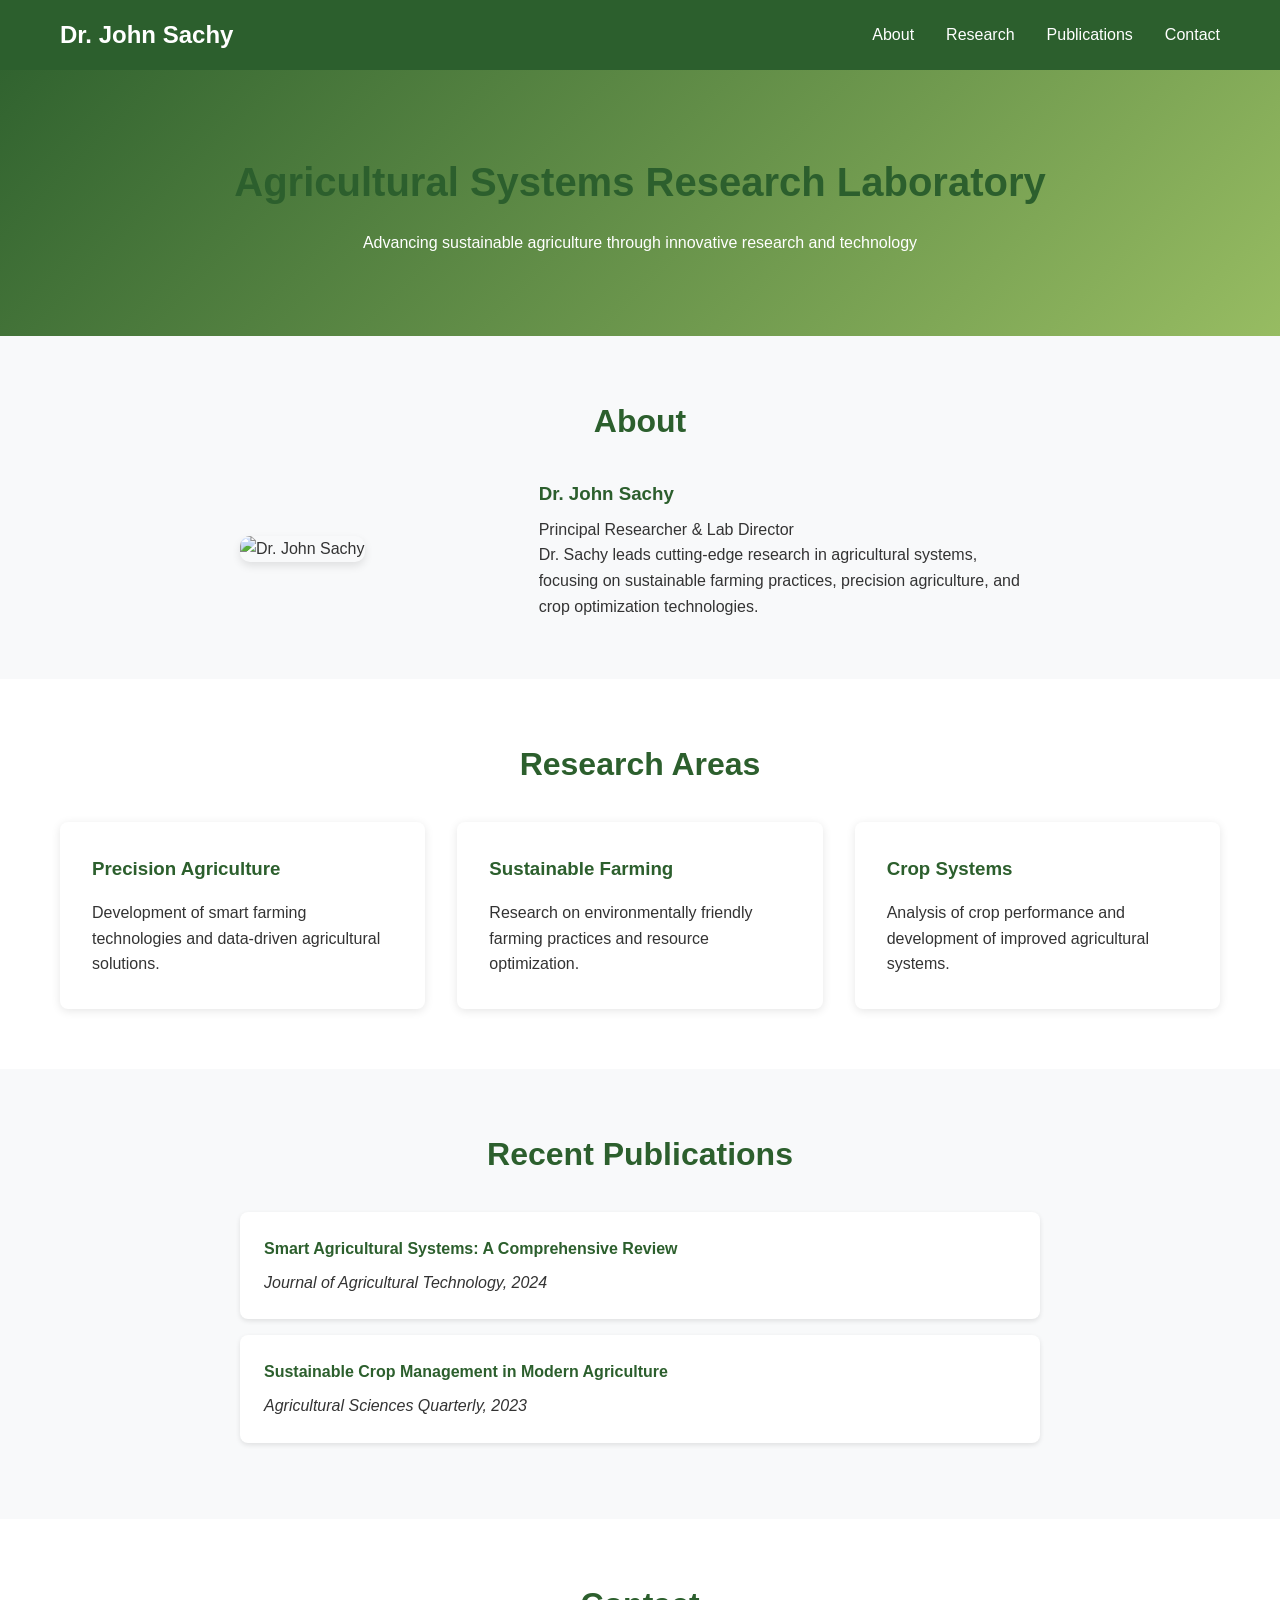
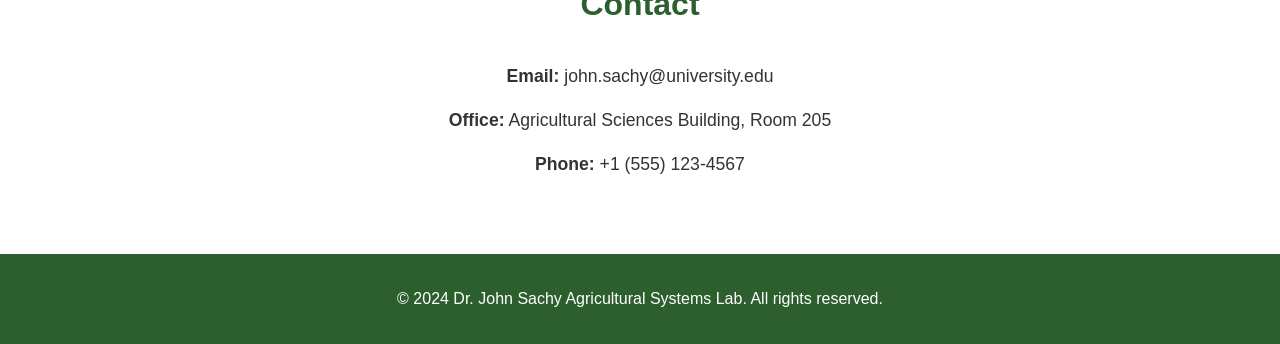
==== index.html @ 8dbf6912 "Add files via upload Start!" ====
<!DOCTYPE html>
<html lang="en">
<head>
    <meta charset="UTF-8">
    <meta name="viewport" content="width=device-width, initial-scale=1.0">
    <title>Dr. John Sachy - Agricultural Systems Research</title>
    <link rel="stylesheet" href="styles.css">
</head>
<body>
    <header>
        <nav>
            <div class="nav-container">
                <h1>Dr. John Sachy</h1>
                <ul>
                    <li><a href="#about">About</a></li>
                    <li><a href="#research">Research</a></li>
                    <li><a href="#publications">Publications</a></li>
                    <li><a href="#contact">Contact</a></li>
                </ul>
            </div>
        </nav>
    </header>

    <main>
        <section id="hero">
            <div class="container">
                <h2>Agricultural Systems Research Laboratory</h2>
                <p>Advancing sustainable agriculture through innovative research and technology</p>
            </div>
        </section>

        <section id="about">
            <div class="container">
                <h2>About</h2>
                <div class="about-content">
                    <div class="profile-img">
                        <img src="images/profile.jpg" alt="Dr. John Sachy">
                    </div>
                    <div class="bio">
                        <h3>Dr. John Sachy</h3>
                        <p>Principal Researcher & Lab Director</p>
                        <p>Dr. Sachy leads cutting-edge research in agricultural systems, focusing on sustainable farming practices, precision agriculture, and crop optimization technologies.</p>
                    </div>
                </div>
            </div>
        </section>

        <section id="research">
            <div class="container">
                <h2>Research Areas</h2>
                <div class="research-grid">
                    <div class="research-item">
                        <h3>Precision Agriculture</h3>
                        <p>Development of smart farming technologies and data-driven agricultural solutions.</p>
                    </div>
                    <div class="research-item">
                        <h3>Sustainable Farming</h3>
                        <p>Research on environmentally friendly farming practices and resource optimization.</p>
                    </div>
                    <div class="research-item">
                        <h3>Crop Systems</h3>
                        <p>Analysis of crop performance and development of improved agricultural systems.</p>
                    </div>
                </div>
            </div>
        </section>

        <section id="publications">
            <div class="container">
                <h2>Recent Publications</h2>
                <div class="publication-list">
                    <div class="publication">
                        <h4>Smart Agricultural Systems: A Comprehensive Review</h4>
                        <p><em>Journal of Agricultural Technology, 2024</em></p>
                    </div>
                    <div class="publication">
                        <h4>Sustainable Crop Management in Modern Agriculture</h4>
                        <p><em>Agricultural Sciences Quarterly, 2023</em></p>
                    </div>
                </div>
            </div>
        </section>

        <section id="contact">
            <div class="container">
                <h2>Contact</h2>
                <div class="contact-info">
                    <p><strong>Email:</strong> john.sachy@university.edu</p>
                    <p><strong>Office:</strong> Agricultural Sciences Building, Room 205</p>
                    <p><strong>Phone:</strong> +1 (555) 123-4567</p>
                </div>
            </div>
        </section>
    </main>

    <footer>
        <div class="container">
            <p>&copy; 2024 Dr. John Sachy Agricultural Systems Lab. All rights reserved.</p>
        </div>
    </footer>
</body>
</html>
---- styles.css ----
* {
    margin: 0;
    padding: 0;
    box-sizing: border-box;
}

body {
    font-family: 'Arial', sans-serif;
    line-height: 1.6;
    color: #333;
}

.container {
    max-width: 1200px;
    margin: 0 auto;
    padding: 0 20px;
}

/* Header */
header {
    background: #2c5f2d;
    color: white;
    padding: 1rem 0;
    position: fixed;
    width: 100%;
    top: 0;
    z-index: 1000;
}

.nav-container {
    max-width: 1200px;
    margin: 0 auto;
    padding: 0 20px;
    display: flex;
    justify-content: space-between;
    align-items: center;
}

nav h1 {
    font-size: 1.5rem;
}

nav ul {
    display: flex;
    list-style: none;
    gap: 2rem;
}

nav a {
    color: white;
    text-decoration: none;
    transition: color 0.3s;
}

nav a:hover {
    color: #97bc62;
}

/* Hero Section */
#hero {
    background: linear-gradient(135deg, #2c5f2d, #97bc62);
    color: white;
    padding: 150px 0 80px;
    text-align: center;
}

#hero h2 {
    font-size: 2.5rem;
    margin-bottom: 1rem;
}

/* Sections */
section {
    padding: 60px 0;
}

section:nth-child(even) {
    background: #f8f9fa;
}

h2 {
    font-size: 2rem;
    margin-bottom: 2rem;
    text-align: center;
    color: #2c5f2d;
}

/* About Section */
.about-content {
    display: flex;
    gap: 3rem;
    align-items: center;
    max-width: 800px;
    margin: 0 auto;
}

.profile-img {
    flex: 1;
}

.profile-img img {
    width: 100%;
    max-width: 300px;
    border-radius: 10px;
    box-shadow: 0 4px 8px rgba(0,0,0,0.1);
}

.bio {
    flex: 2;
}

.bio h3 {
    color: #2c5f2d;
    margin-bottom: 0.5rem;
}

/* Research Grid */
.research-grid {
    display: grid;
    grid-template-columns: repeat(auto-fit, minmax(300px, 1fr));
    gap: 2rem;
    margin-top: 2rem;
}

.research-item {
    background: white;
    padding: 2rem;
    border-radius: 8px;
    box-shadow: 0 2px 10px rgba(0,0,0,0.1);
    transition: transform 0.3s;
}

.research-item:hover {
    transform: translateY(-5px);
}

.research-item h3 {
    color: #2c5f2d;
    margin-bottom: 1rem;
}

/* Publications */
.publication-list {
    max-width: 800px;
    margin: 0 auto;
}

.publication {
    background: white;
    padding: 1.5rem;
    margin-bottom: 1rem;
    border-radius: 8px;
    box-shadow: 0 2px 5px rgba(0,0,0,0.1);
}

.publication h4 {
    color: #2c5f2d;
    margin-bottom: 0.5rem;
}

/* Contact */
.contact-info {
    max-width: 600px;
    margin: 0 auto;
    text-align: center;
}

.contact-info p {
    margin-bottom: 1rem;
    font-size: 1.1rem;
}

/* Footer */
footer {
    background: #2c5f2d;
    color: white;
    text-align: center;
    padding: 2rem 0;
}

/* Responsive Design */
@media (max-width: 768px) {
    .nav-container {
        flex-direction: column;
        gap: 1rem;
    }
    
    nav ul {
        gap: 1rem;
    }
    
    #hero h2 {
        font-size: 2rem;
    }
    
    .about-content {
        flex-direction: column;
        text-align: center;
    }
    
    .research-grid {
        grid-template-columns: 1fr;
    }
}
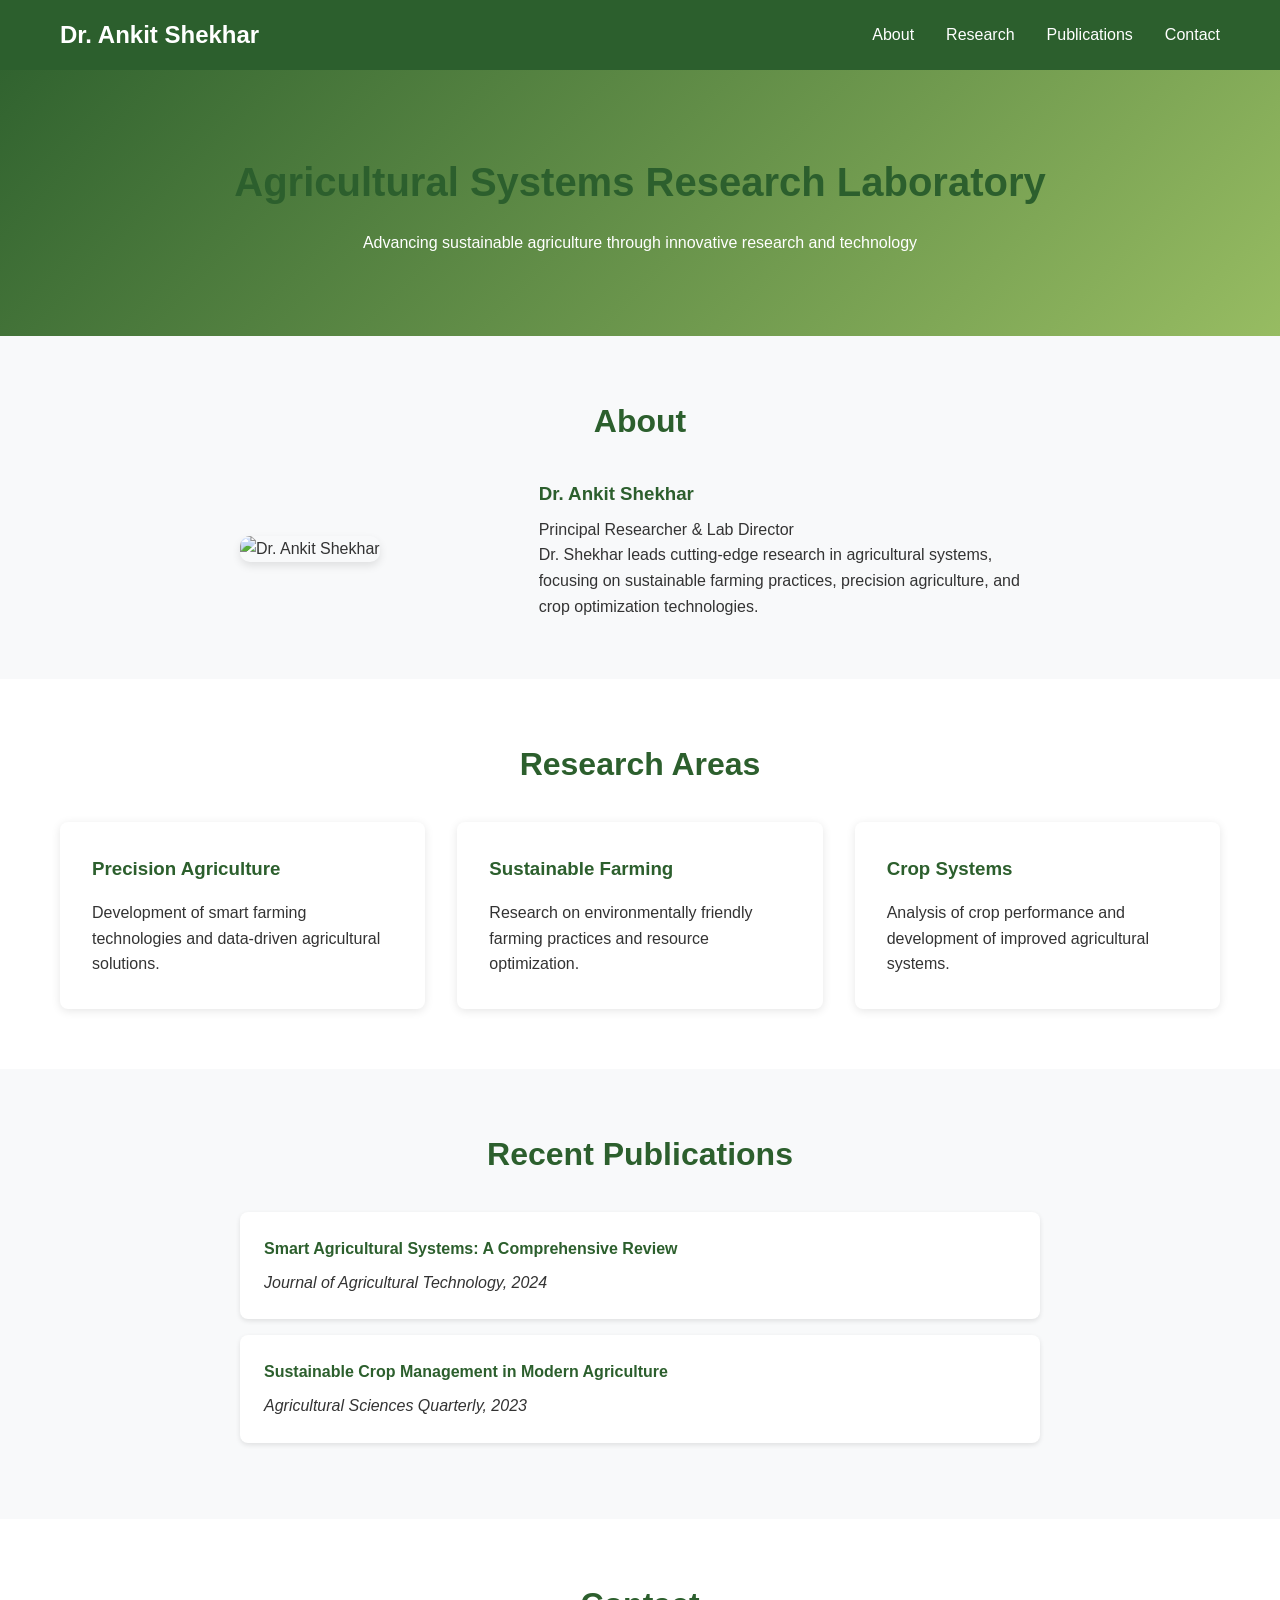
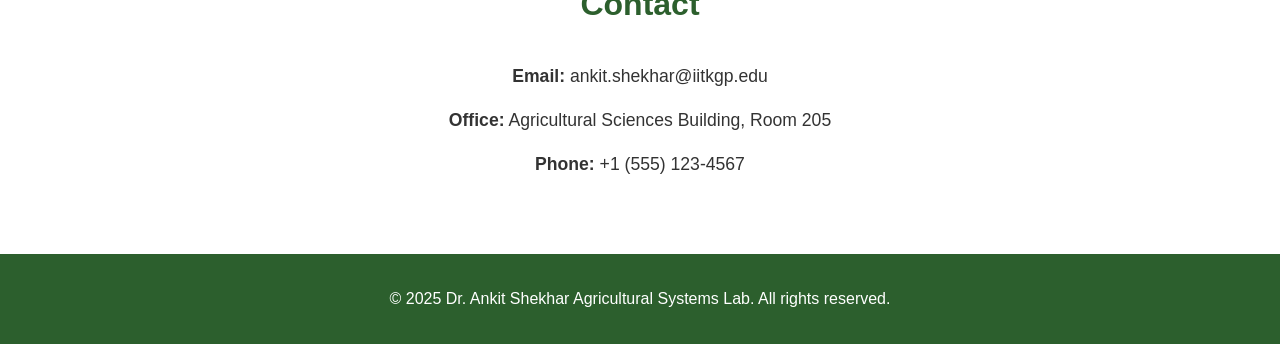
==== commit 16ee8aad: "Add files via upload Update index.html" ====
--- a/index.html
+++ b/index.html
@@ -1,16 +1,18 @@
 <!DOCTYPE html>
 <html lang="en">
+
 <head>
     <meta charset="UTF-8">
     <meta name="viewport" content="width=device-width, initial-scale=1.0">
-    <title>Dr. John Sachy - Agricultural Systems Research</title>
+    <title>Dr. Ankit Shekhar - Agricultural Systems Research</title>
     <link rel="stylesheet" href="styles.css">
 </head>
+
 <body>
     <header>
         <nav>
             <div class="nav-container">
-                <h1>Dr. John Sachy</h1>
+                <h1>Dr. Ankit Shekhar</h1>
                 <ul>
                     <li><a href="#about">About</a></li>
                     <li><a href="#research">Research</a></li>
@@ -34,12 +36,13 @@
                 <h2>About</h2>
                 <div class="about-content">
                     <div class="profile-img">
-                        <img src="images/profile.jpg" alt="Dr. John Sachy">
+                        <img src="images/AnkitShekhar.jpeg" alt="Dr. Ankit Shekhar">
                     </div>
                     <div class="bio">
-                        <h3>Dr. John Sachy</h3>
+                        <h3>Dr. Ankit Shekhar</h3>
                         <p>Principal Researcher & Lab Director</p>
-                        <p>Dr. Sachy leads cutting-edge research in agricultural systems, focusing on sustainable farming practices, precision agriculture, and crop optimization technologies.</p>
+                        <p>Dr. Shekhar leads cutting-edge research in agricultural systems, focusing on sustainable
+                            farming practices, precision agriculture, and crop optimization technologies.</p>
                     </div>
                 </div>
             </div>
@@ -85,7 +88,7 @@
             <div class="container">
                 <h2>Contact</h2>
                 <div class="contact-info">
-                    <p><strong>Email:</strong> john.sachy@university.edu</p>
+                    <p><strong>Email:</strong> ankit.shekhar@iitkgp.edu</p>
                     <p><strong>Office:</strong> Agricultural Sciences Building, Room 205</p>
                     <p><strong>Phone:</strong> +1 (555) 123-4567</p>
                 </div>
@@ -95,8 +98,9 @@
 
     <footer>
         <div class="container">
-            <p>&copy; 2024 Dr. John Sachy Agricultural Systems Lab. All rights reserved.</p>
+            <p>&copy; 2025 Dr. Ankit Shekhar Agricultural Systems Lab. All rights reserved.</p>
         </div>
     </footer>
 </body>
-</html>
+
+</html>
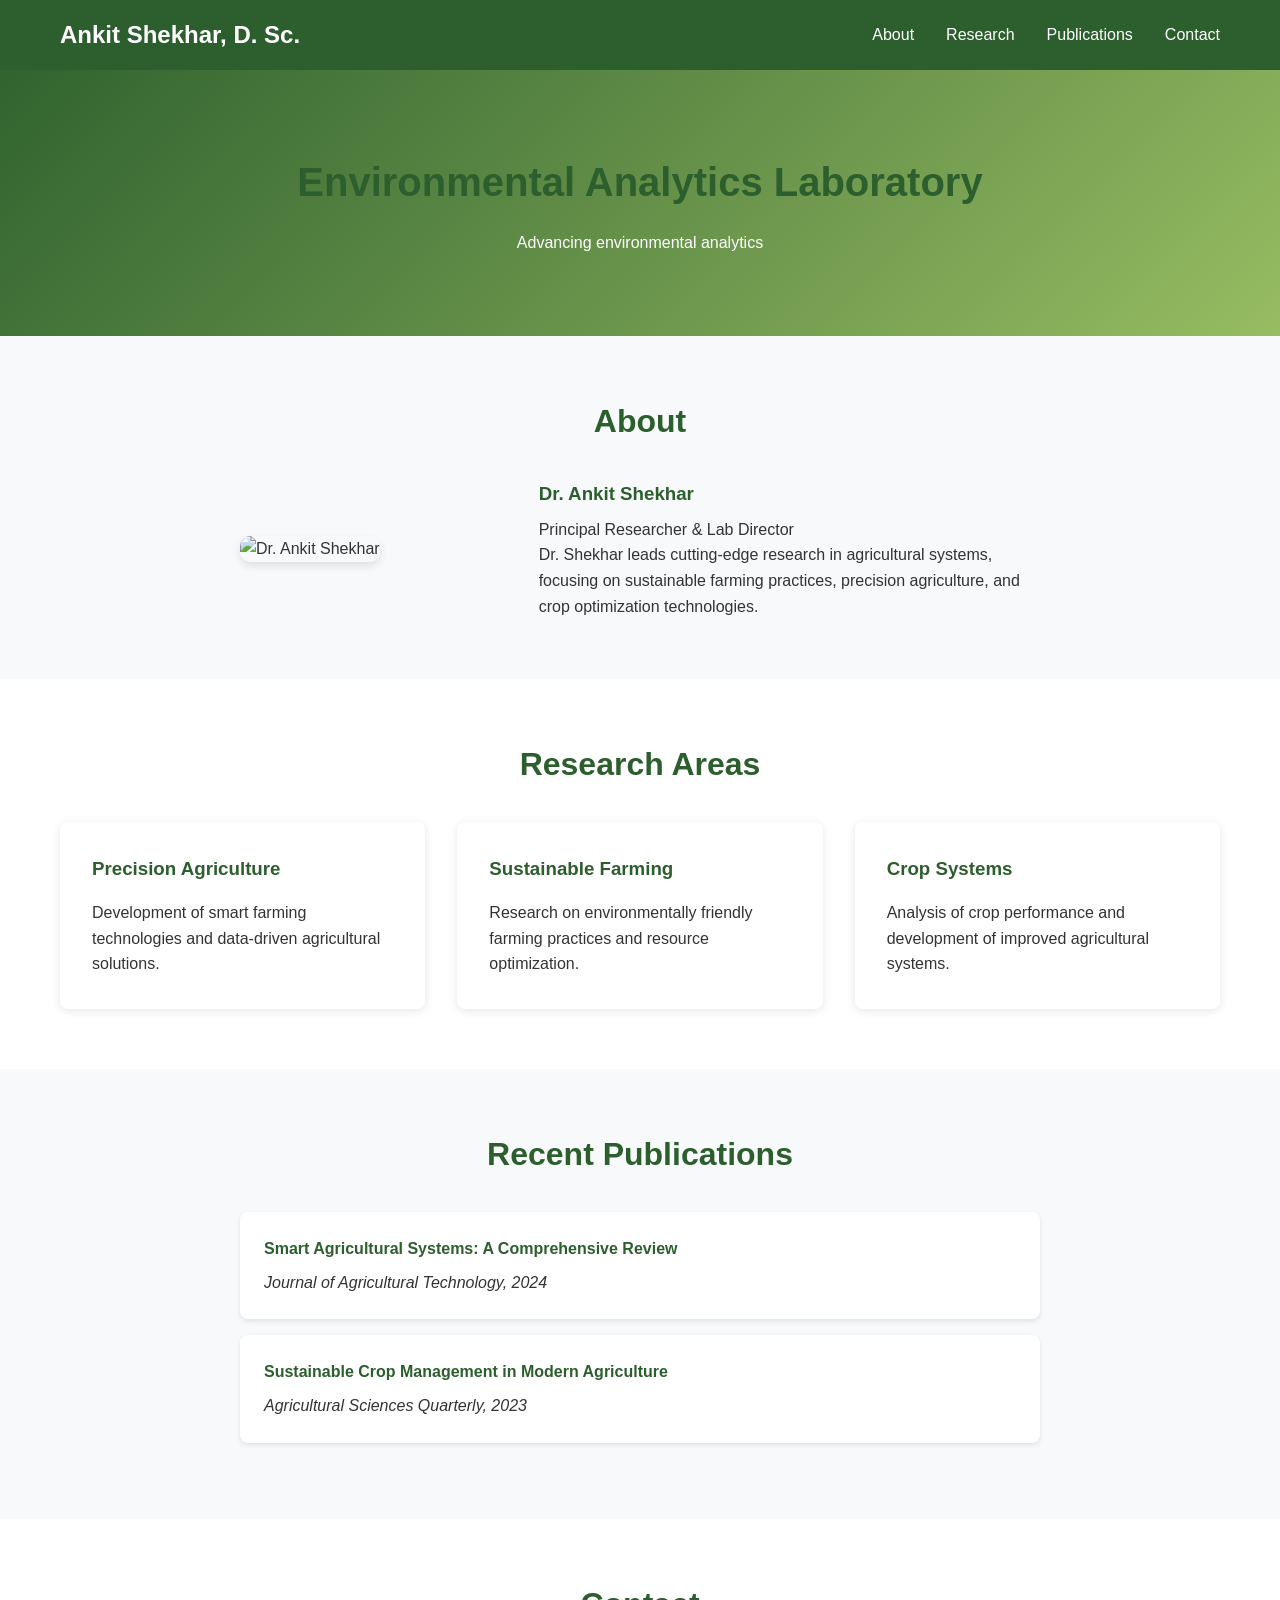
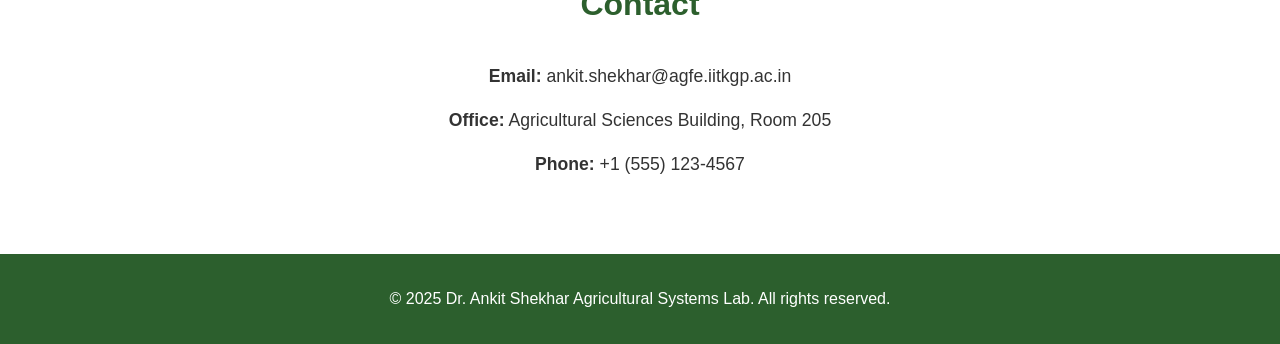
==== commit a80d64fa: "Add files via upload Updating v2" ====
--- a/index.html
+++ b/index.html
@@ -4,7 +4,7 @@
 <head>
     <meta charset="UTF-8">
     <meta name="viewport" content="width=device-width, initial-scale=1.0">
-    <title>Dr. Ankit Shekhar - Agricultural Systems Research</title>
+    <title>Dr. Ankit Shekhar - Environmental Analytics Laboratory</title>
     <link rel="stylesheet" href="styles.css">
 </head>
 
@@ -12,7 +12,7 @@
     <header>
         <nav>
             <div class="nav-container">
-                <h1>Dr. Ankit Shekhar</h1>
+                <h1>Ankit Shekhar, D. Sc.</h1>
                 <ul>
                     <li><a href="#about">About</a></li>
                     <li><a href="#research">Research</a></li>
@@ -26,8 +26,8 @@
     <main>
         <section id="hero">
             <div class="container">
-                <h2>Agricultural Systems Research Laboratory</h2>
-                <p>Advancing sustainable agriculture through innovative research and technology</p>
+                <h2>Environmental Analytics Laboratory</h2>
+                <p>Advancing environmental analytics</p>
             </div>
         </section>
 
@@ -88,7 +88,7 @@
             <div class="container">
                 <h2>Contact</h2>
                 <div class="contact-info">
-                    <p><strong>Email:</strong> ankit.shekhar@iitkgp.edu</p>
+                    <p><strong>Email:</strong> ankit.shekhar@agfe.iitkgp.ac.in</p>
                     <p><strong>Office:</strong> Agricultural Sciences Building, Room 205</p>
                     <p><strong>Phone:</strong> +1 (555) 123-4567</p>
                 </div>
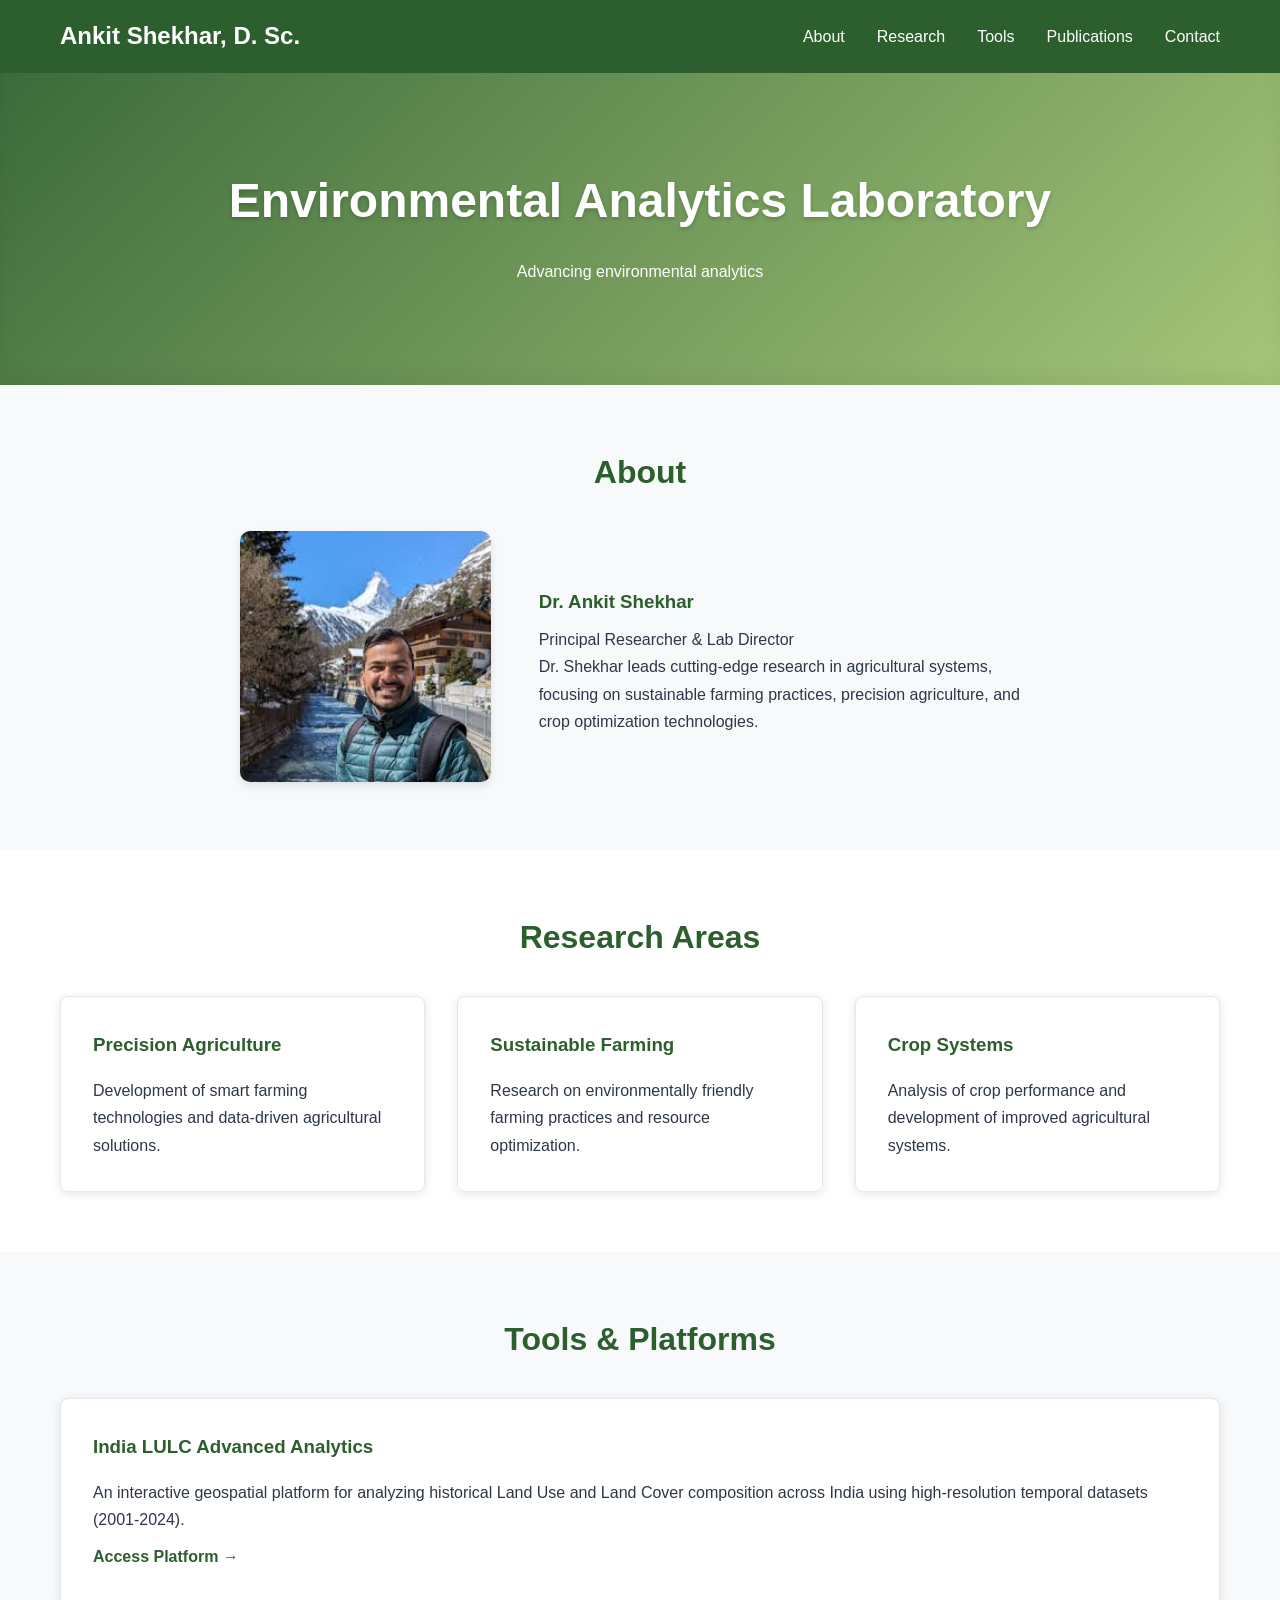
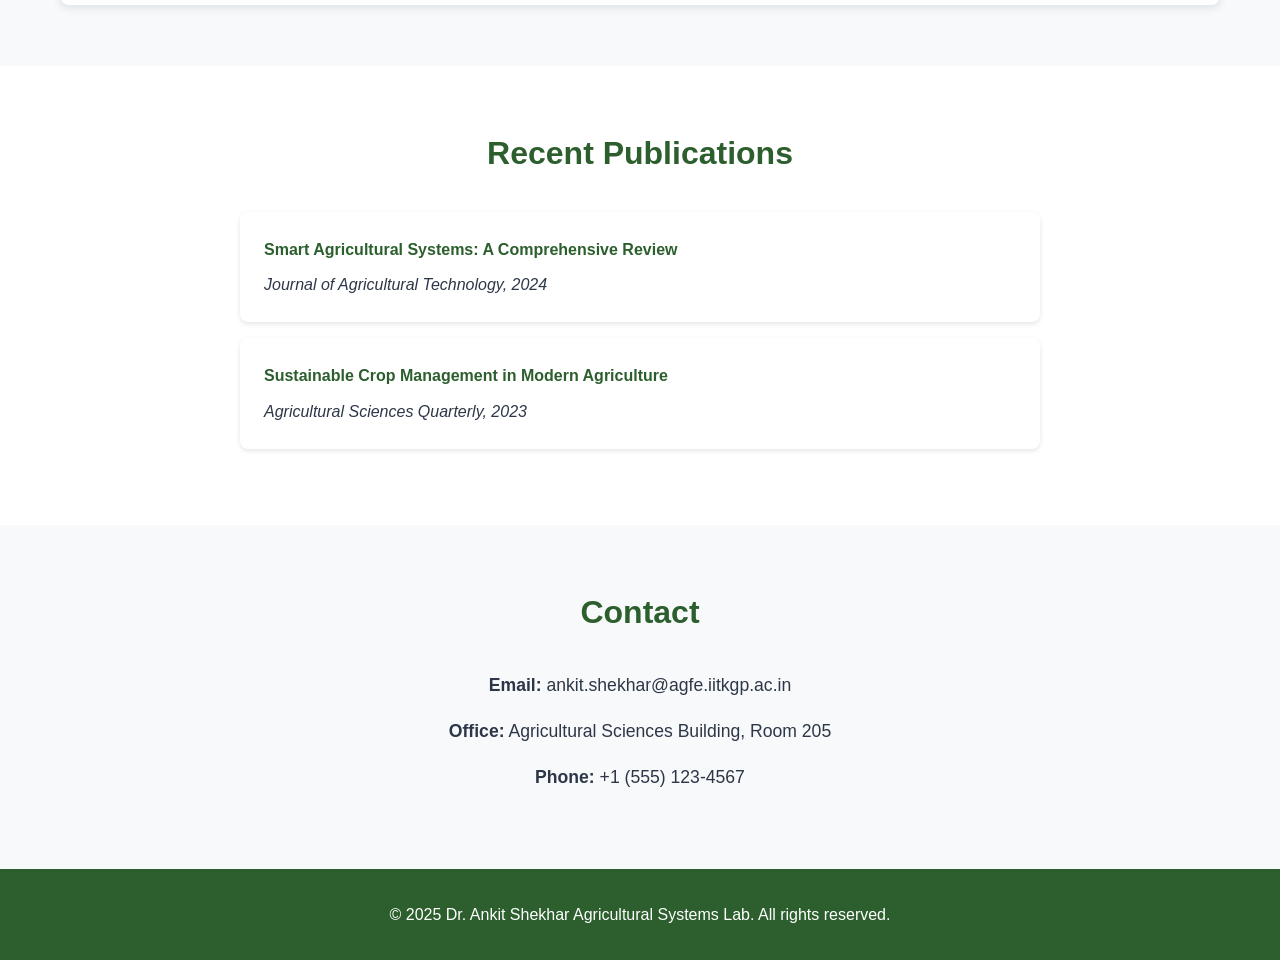
==== commit ecd6b417: "Add files via upload" ====
--- a/index.html
+++ b/index.html
@@ -1,106 +1,123 @@
-<!DOCTYPE html>
-<html lang="en">
-
-<head>
-    <meta charset="UTF-8">
-    <meta name="viewport" content="width=device-width, initial-scale=1.0">
-    <title>Dr. Ankit Shekhar - Environmental Analytics Laboratory</title>
-    <link rel="stylesheet" href="styles.css">
-</head>
-
-<body>
-    <header>
-        <nav>
-            <div class="nav-container">
-                <h1>Ankit Shekhar, D. Sc.</h1>
-                <ul>
-                    <li><a href="#about">About</a></li>
-                    <li><a href="#research">Research</a></li>
-                    <li><a href="#publications">Publications</a></li>
-                    <li><a href="#contact">Contact</a></li>
-                </ul>
-            </div>
-        </nav>
-    </header>
-
-    <main>
-        <section id="hero">
-            <div class="container">
-                <h2>Environmental Analytics Laboratory</h2>
-                <p>Advancing environmental analytics</p>
-            </div>
-        </section>
-
-        <section id="about">
-            <div class="container">
-                <h2>About</h2>
-                <div class="about-content">
-                    <div class="profile-img">
-                        <img src="images/AnkitShekhar.jpeg" alt="Dr. Ankit Shekhar">
-                    </div>
-                    <div class="bio">
-                        <h3>Dr. Ankit Shekhar</h3>
-                        <p>Principal Researcher & Lab Director</p>
-                        <p>Dr. Shekhar leads cutting-edge research in agricultural systems, focusing on sustainable
-                            farming practices, precision agriculture, and crop optimization technologies.</p>
-                    </div>
-                </div>
-            </div>
-        </section>
-
-        <section id="research">
-            <div class="container">
-                <h2>Research Areas</h2>
-                <div class="research-grid">
-                    <div class="research-item">
-                        <h3>Precision Agriculture</h3>
-                        <p>Development of smart farming technologies and data-driven agricultural solutions.</p>
-                    </div>
-                    <div class="research-item">
-                        <h3>Sustainable Farming</h3>
-                        <p>Research on environmentally friendly farming practices and resource optimization.</p>
-                    </div>
-                    <div class="research-item">
-                        <h3>Crop Systems</h3>
-                        <p>Analysis of crop performance and development of improved agricultural systems.</p>
-                    </div>
-                </div>
-            </div>
-        </section>
-
-        <section id="publications">
-            <div class="container">
-                <h2>Recent Publications</h2>
-                <div class="publication-list">
-                    <div class="publication">
-                        <h4>Smart Agricultural Systems: A Comprehensive Review</h4>
-                        <p><em>Journal of Agricultural Technology, 2024</em></p>
-                    </div>
-                    <div class="publication">
-                        <h4>Sustainable Crop Management in Modern Agriculture</h4>
-                        <p><em>Agricultural Sciences Quarterly, 2023</em></p>
-                    </div>
-                </div>
-            </div>
-        </section>
-
-        <section id="contact">
-            <div class="container">
-                <h2>Contact</h2>
-                <div class="contact-info">
-                    <p><strong>Email:</strong> ankit.shekhar@agfe.iitkgp.ac.in</p>
-                    <p><strong>Office:</strong> Agricultural Sciences Building, Room 205</p>
-                    <p><strong>Phone:</strong> +1 (555) 123-4567</p>
-                </div>
-            </div>
-        </section>
-    </main>
-
-    <footer>
-        <div class="container">
-            <p>&copy; 2025 Dr. Ankit Shekhar Agricultural Systems Lab. All rights reserved.</p>
-        </div>
-    </footer>
-</body>
-
+<!DOCTYPE html>
+<html lang="en">
+
+<head>
+    <meta charset="UTF-8">
+    <meta name="viewport" content="width=device-width, initial-scale=1.0">
+    <title>Dr. Ankit Shekhar - Environmental Analytics Laboratory</title>
+    <link rel="stylesheet" href="styles.css">
+</head>
+
+<body>
+    <header>
+        <nav>
+            <div class="nav-container">
+                <h1>Ankit Shekhar, D. Sc.</h1>
+                <ul>
+                    <li><a href="#about">About</a></li>
+                    <li><a href="#research">Research</a></li>
+                    <li><a href="#tools">Tools</a></li>
+                    <li><a href="#publications">Publications</a></li>
+                    <li><a href="#contact">Contact</a></li>
+                </ul>
+            </div>
+        </nav>
+    </header>
+
+    <main>
+        <section id="hero">
+            <div class="container">
+                <h2>Environmental Analytics Laboratory</h2>
+                <p>Advancing environmental analytics</p>
+            </div>
+        </section>
+
+        <section id="about">
+            <div class="container">
+                <h2>About</h2>
+                <div class="about-content">
+                    <div class="profile-img">
+                        <img src="images/AnkitShekhar.jpeg" alt="Dr. Ankit Shekhar">
+                    </div>
+                    <div class="bio">
+                        <h3>Dr. Ankit Shekhar</h3>
+                        <p>Principal Researcher & Lab Director</p>
+                        <p>Dr. Shekhar leads cutting-edge research in agricultural systems, focusing on sustainable
+                            farming practices, precision agriculture, and crop optimization technologies.</p>
+                    </div>
+                </div>
+            </div>
+        </section>
+
+        <section id="research">
+            <div class="container">
+                <h2>Research Areas</h2>
+                <div class="research-grid">
+                    <div class="research-item">
+                        <h3>Precision Agriculture</h3>
+                        <p>Development of smart farming technologies and data-driven agricultural solutions.</p>
+                    </div>
+                    <div class="research-item">
+                        <h3>Sustainable Farming</h3>
+                        <p>Research on environmentally friendly farming practices and resource optimization.</p>
+                    </div>
+                    <div class="research-item">
+                        <h3>Crop Systems</h3>
+                        <p>Analysis of crop performance and development of improved agricultural systems.</p>
+                    </div>
+                    
+                </div>
+            </div>
+        </section>
+        <section id="tools">
+            <div class="container">
+                <h2>Tools & Platforms</h2>
+                
+                <div class="research-grid">
+                    
+                    <div class="research-item">
+                        <h3>India LULC Advanced Analytics</h3>
+                        <p>An interactive geospatial platform for analyzing historical Land Use and Land Cover composition across India using high-resolution temporal datasets (2001-2024).</p>
+                        <a href="/projects/lulc/" style="color: #2c5f2d; font-weight: bold; text-decoration: none; margin-top: 10px; display: inline-block; border-bottom: 2px solid transparent; transition: border-color 0.2s;">Access Platform →</a>
+                    </div>
+                    
+                </div>
+            </div>
+        </section>
+
+        <section id="publications">
+            <div class="container">
+                <h2>Recent Publications</h2>
+                <div class="publication-list">
+                    <div class="publication">
+                        <h4>Smart Agricultural Systems: A Comprehensive Review</h4>
+                        <p><em>Journal of Agricultural Technology, 2024</em></p>
+                    </div>
+                    <div class="publication">
+                        <h4>Sustainable Crop Management in Modern Agriculture</h4>
+                        <p><em>Agricultural Sciences Quarterly, 2023</em></p>
+                    </div>
+                </div>
+            </div>
+        </section>
+
+        <section id="contact">
+            <div class="container">
+                <h2>Contact</h2>
+                <div class="contact-info">
+                    <p><strong>Email:</strong> ankit.shekhar@agfe.iitkgp.ac.in</p>
+                    <p><strong>Office:</strong> Agricultural Sciences Building, Room 205</p>
+                    <p><strong>Phone:</strong> +1 (555) 123-4567</p>
+                </div>
+            </div>
+        </section>
+    </main>
+
+    <footer>
+        <div class="container">
+            <p>&copy; 2025 Dr. Ankit Shekhar Agricultural Systems Lab. All rights reserved.</p>
+        </div>
+    </footer>
+</body>
+
 </html>
--- a/styles.css
+++ b/styles.css
@@ -1,204 +1,291 @@
-* {
-    margin: 0;
-    padding: 0;
-    box-sizing: border-box;
-}
-
-body {
-    font-family: 'Arial', sans-serif;
-    line-height: 1.6;
-    color: #333;
-}
-
-.container {
-    max-width: 1200px;
-    margin: 0 auto;
-    padding: 0 20px;
-}
-
-/* Header */
-header {
-    background: #2c5f2d;
-    color: white;
-    padding: 1rem 0;
-    position: fixed;
-    width: 100%;
-    top: 0;
-    z-index: 1000;
-}
-
-.nav-container {
-    max-width: 1200px;
-    margin: 0 auto;
-    padding: 0 20px;
-    display: flex;
-    justify-content: space-between;
-    align-items: center;
-}
-
-nav h1 {
-    font-size: 1.5rem;
-}
-
-nav ul {
-    display: flex;
-    list-style: none;
-    gap: 2rem;
-}
-
-nav a {
-    color: white;
-    text-decoration: none;
-    transition: color 0.3s;
-}
-
-nav a:hover {
-    color: #97bc62;
-}
-
-/* Hero Section */
-#hero {
-    background: linear-gradient(135deg, #2c5f2d, #97bc62);
-    color: white;
-    padding: 150px 0 80px;
-    text-align: center;
-}
-
-#hero h2 {
-    font-size: 2.5rem;
-    margin-bottom: 1rem;
-}
-
-/* Sections */
-section {
-    padding: 60px 0;
-}
-
-section:nth-child(even) {
-    background: #f8f9fa;
-}
-
-h2 {
-    font-size: 2rem;
-    margin-bottom: 2rem;
-    text-align: center;
-    color: #2c5f2d;
-}
-
-/* About Section */
-.about-content {
-    display: flex;
-    gap: 3rem;
-    align-items: center;
-    max-width: 800px;
-    margin: 0 auto;
-}
-
-.profile-img {
-    flex: 1;
-}
-
-.profile-img img {
-    width: 100%;
-    max-width: 300px;
-    border-radius: 10px;
-    box-shadow: 0 4px 8px rgba(0,0,0,0.1);
-}
-
-.bio {
-    flex: 2;
-}
-
-.bio h3 {
-    color: #2c5f2d;
-    margin-bottom: 0.5rem;
-}
-
-/* Research Grid */
-.research-grid {
-    display: grid;
-    grid-template-columns: repeat(auto-fit, minmax(300px, 1fr));
-    gap: 2rem;
-    margin-top: 2rem;
-}
-
-.research-item {
-    background: white;
-    padding: 2rem;
-    border-radius: 8px;
-    box-shadow: 0 2px 10px rgba(0,0,0,0.1);
-    transition: transform 0.3s;
-}
-
-.research-item:hover {
-    transform: translateY(-5px);
-}
-
-.research-item h3 {
-    color: #2c5f2d;
-    margin-bottom: 1rem;
-}
-
-/* Publications */
-.publication-list {
-    max-width: 800px;
-    margin: 0 auto;
-}
-
-.publication {
-    background: white;
-    padding: 1.5rem;
-    margin-bottom: 1rem;
-    border-radius: 8px;
-    box-shadow: 0 2px 5px rgba(0,0,0,0.1);
-}
-
-.publication h4 {
-    color: #2c5f2d;
-    margin-bottom: 0.5rem;
-}
-
-/* Contact */
-.contact-info {
-    max-width: 600px;
-    margin: 0 auto;
-    text-align: center;
-}
-
-.contact-info p {
-    margin-bottom: 1rem;
-    font-size: 1.1rem;
-}
-
-/* Footer */
-footer {
-    background: #2c5f2d;
-    color: white;
-    text-align: center;
-    padding: 2rem 0;
-}
-
-/* Responsive Design */
-@media (max-width: 768px) {
-    .nav-container {
-        flex-direction: column;
-        gap: 1rem;
-    }
-    
-    nav ul {
-        gap: 1rem;
-    }
-    
-    #hero h2 {
-        font-size: 2rem;
-    }
-    
-    .about-content {
-        flex-direction: column;
-        text-align: center;
-    }
-    
-    .research-grid {
-        grid-template-columns: 1fr;
-    }
-}
+* {
+    margin: 0;
+    padding: 0;
+    box-sizing: border-box;
+}
+
+body {
+    font-family: 'Arial', sans-serif;
+    line-height: 1.6;
+    color: #333;
+}
+
+.container {
+    max-width: 1200px;
+    margin: 0 auto;
+    padding: 0 20px;
+}
+
+/* Header */
+header {
+    background: #2c5f2d;
+    color: white;
+    padding: 1rem 0;
+    position: fixed;
+    width: 100%;
+    top: 0;
+    z-index: 1000;
+}
+
+.nav-container {
+    max-width: 1200px;
+    margin: 0 auto;
+    padding: 0 20px;
+    display: flex;
+    justify-content: space-between;
+    align-items: center;
+}
+
+nav h1 {
+    font-size: 1.5rem;
+}
+
+nav ul {
+    display: flex;
+    list-style: none;
+    gap: 2rem;
+}
+
+nav a {
+    color: white;
+    text-decoration: none;
+    transition: color 0.3s;
+}
+
+nav a:hover {
+    color: #97bc62;
+}
+
+/* Hero Section */
+#hero {
+    background: linear-gradient(135deg, #2c5f2d, #97bc62);
+    color: white;
+    padding: 150px 0 80px;
+    text-align: center;
+}
+
+#hero h2 {
+    font-size: 2.5rem;
+    margin-bottom: 1rem;
+}
+
+/* Sections */
+section {
+    padding: 60px 0;
+}
+
+section:nth-child(even) {
+    background: #f8f9fa;
+}
+
+h2 {
+    font-size: 2rem;
+    margin-bottom: 2rem;
+    text-align: center;
+    color: #2c5f2d;
+}
+
+/* About Section */
+.about-content {
+    display: flex;
+    gap: 3rem;
+    align-items: center;
+    max-width: 800px;
+    margin: 0 auto;
+}
+
+.profile-img {
+    flex: 1;
+}
+
+.profile-img img {
+    width: 100%;
+    max-width: 300px;
+    border-radius: 10px;
+    box-shadow: 0 4px 8px rgba(0,0,0,0.1);
+}
+
+.bio {
+    flex: 2;
+}
+
+.bio h3 {
+    color: #2c5f2d;
+    margin-bottom: 0.5rem;
+}
+
+/* Research Grid */
+.research-grid {
+    display: grid;
+    grid-template-columns: repeat(auto-fit, minmax(300px, 1fr));
+    gap: 2rem;
+    margin-top: 2rem;
+}
+
+.research-item {
+    background: white;
+    padding: 2rem;
+    border-radius: 8px;
+    box-shadow: 0 2px 10px rgba(0,0,0,0.1);
+    transition: transform 0.3s;
+}
+
+.research-item:hover {
+    transform: translateY(-5px);
+}
+
+.research-item h3 {
+    color: #2c5f2d;
+    margin-bottom: 1rem;
+}
+
+/* Publications */
+.publication-list {
+    max-width: 800px;
+    margin: 0 auto;
+}
+
+.publication {
+    background: white;
+    padding: 1.5rem;
+    margin-bottom: 1rem;
+    border-radius: 8px;
+    box-shadow: 0 2px 5px rgba(0,0,0,0.1);
+}
+
+.publication h4 {
+    color: #2c5f2d;
+    margin-bottom: 0.5rem;
+}
+
+/* Contact */
+.contact-info {
+    max-width: 600px;
+    margin: 0 auto;
+    text-align: center;
+}
+
+.contact-info p {
+    margin-bottom: 1rem;
+    font-size: 1.1rem;
+}
+
+/* Footer */
+footer {
+    background: #2c5f2d;
+    color: white;
+    text-align: center;
+    padding: 2rem 0;
+}
+
+/* Responsive Design */
+@media (max-width: 768px) {
+    .nav-container {
+        flex-direction: column;
+        gap: 1rem;
+    }
+    
+    nav ul {
+        gap: 1rem;
+    }
+    
+    #hero h2 {
+        font-size: 2rem;
+    }
+    
+    .about-content {
+        flex-direction: column;
+        text-align: center;
+    }
+    
+    .research-grid {
+        grid-template-columns: 1fr;
+    }
+}
+
+body {
+    line-height: 1.7; 
+    color: #2d3748;
+}
+
+
+#hero {
+    
+    background: linear-gradient(135deg, rgba(44, 95, 45, 0.95), rgba(151, 188, 98, 0.85)), 
+                url('https://images.unsplash.com/photo-1586771107565-f6236b3303cb?ixlib=rb-4.0.3&auto=format&fit=crop&w=1920&q=80') center/cover !important;
+    color: white;
+    padding: 160px 0 100px;
+    box-shadow: inset 0 -10px 20px rgba(0,0,0,0.05);
+}
+
+#hero h2 {
+    color: white !important;
+    text-shadow: 0 2px 4px rgba(0,0,0,0.2);
+    font-size: 3rem;
+}
+
+
+.research-item {
+    transition: all 0.3s cubic-bezier(0.4, 0, 0.2, 1);
+    border: 1px solid #e2e8f0;
+}
+
+.research-item:hover {
+    transform: translateY(-8px);
+    box-shadow: 0 12px 20px rgba(0,0,0,0.1);
+    border-color: #97bc62;
+}
+
+
+.launch-btn {
+    display: inline-block;
+    margin-top: 20px;
+    padding: 10px 20px;
+    background-color: #2c5f2d;
+    color: white !important;
+    border-radius: 6px;
+    font-weight: 600;
+    text-decoration: none;
+    transition: all 0.2s ease;
+    box-shadow: 0 4px 6px rgba(44, 95, 45, 0.2);
+}
+
+.launch-btn:hover { 
+    background-color: #1a3b1a; 
+    transform: translateY(-2px); 
+    box-shadow: 0 6px 12px rgba(44, 95, 45, 0.3);
+}
+
+
+html {
+    scroll-behavior: smooth;
+}
+
+
+nav a:hover {
+    color: white !important; 
+}
+
+
+nav a {
+    position: relative;
+    padding-bottom: 6px; 
+    text-decoration: none;
+}
+
+
+nav a::after {
+    content: '';
+    position: absolute;
+    width: 0;
+    height: 2px;
+    bottom: 0;
+    left: 0;
+    background-color: #97bc62; 
+    transition: width 0.3s ease-in-out;
+}
+
+
+nav a:hover::after {
+    width: 100%;
+}
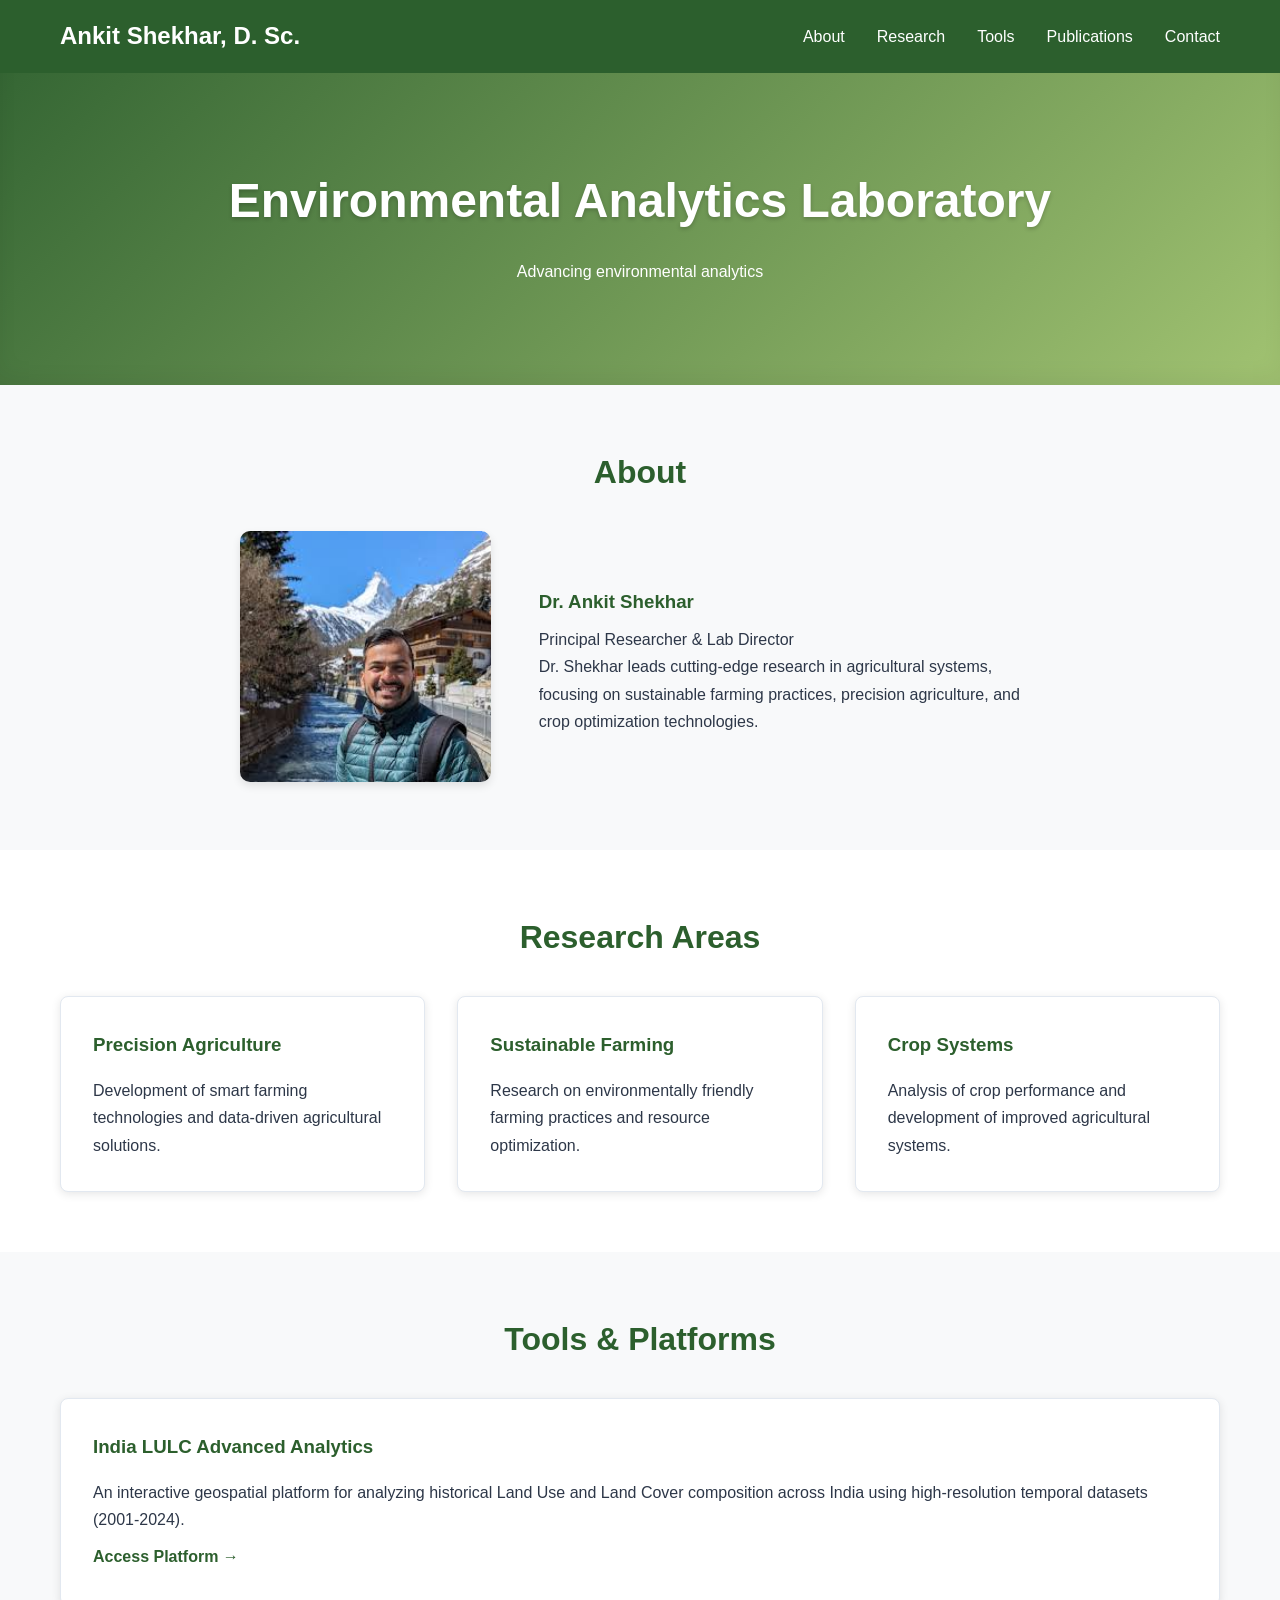
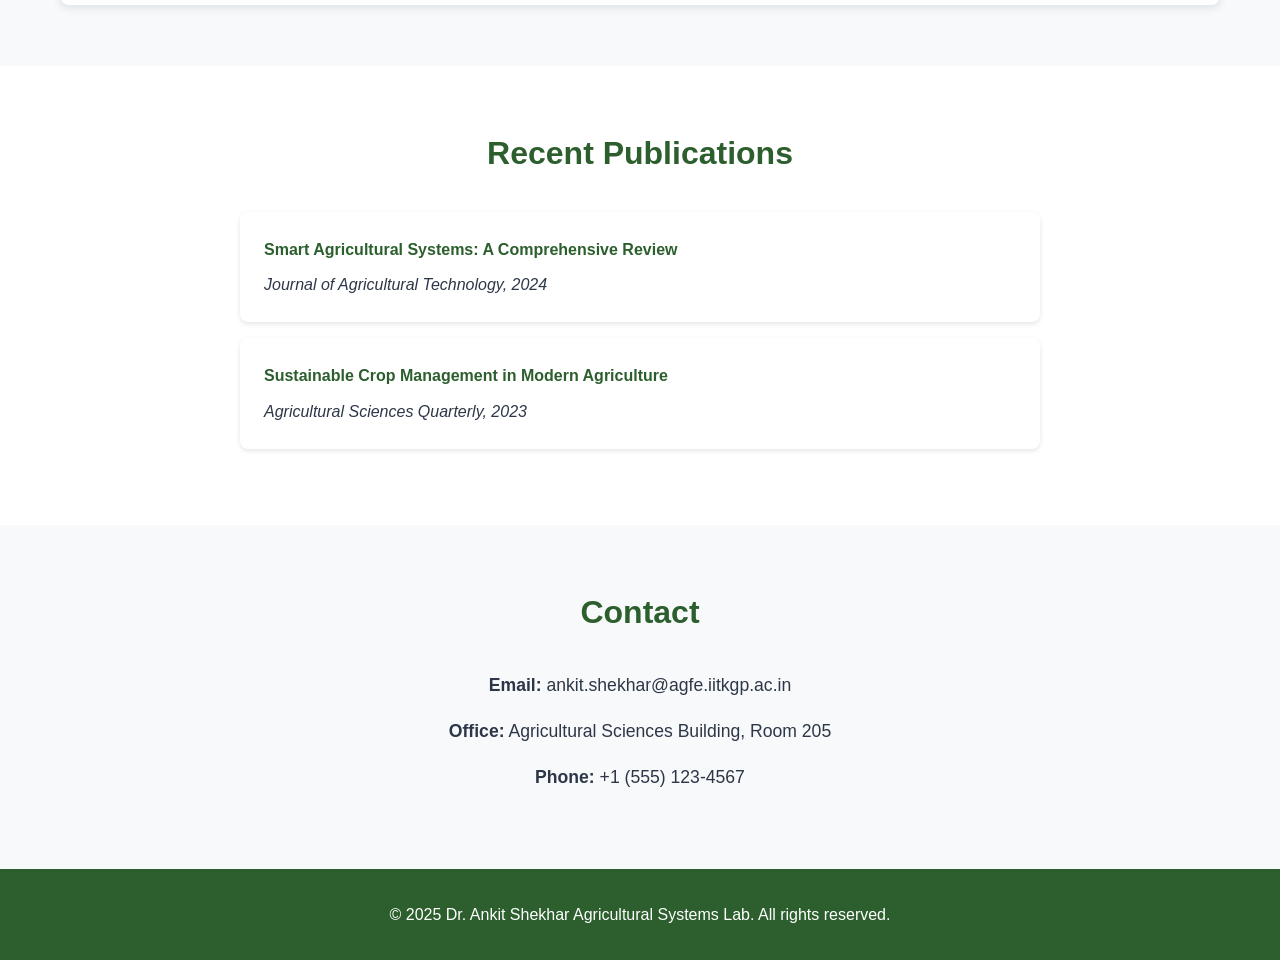
==== commit 57e88dc7: "Add files via upload" ====
--- a/index.html
+++ b/index.html
@@ -37,7 +37,8 @@
                 <h2>About</h2>
                 <div class="about-content">
                     <div class="profile-img">
-                        <img src="images/AnkitShekhar.jpeg" alt="Dr. Ankit Shekhar">
+                        <!-- FIX: added loading="lazy" — browser skips this until user scrolls near it -->
+                        <img src="images/AnkitShekhar.jpeg" alt="Dr. Ankit Shekhar" loading="lazy">
                     </div>
                     <div class="bio">
                         <h3>Dr. Ankit Shekhar</h3>
@@ -65,22 +66,19 @@
                         <h3>Crop Systems</h3>
                         <p>Analysis of crop performance and development of improved agricultural systems.</p>
                     </div>
-                    
                 </div>
             </div>
         </section>
+
         <section id="tools">
             <div class="container">
                 <h2>Tools & Platforms</h2>
-                
                 <div class="research-grid">
-                    
                     <div class="research-item">
                         <h3>India LULC Advanced Analytics</h3>
                         <p>An interactive geospatial platform for analyzing historical Land Use and Land Cover composition across India using high-resolution temporal datasets (2001-2024).</p>
                         <a href="/projects/lulc/" style="color: #2c5f2d; font-weight: bold; text-decoration: none; margin-top: 10px; display: inline-block; border-bottom: 2px solid transparent; transition: border-color 0.2s;">Access Platform →</a>
                     </div>
-                    
                 </div>
             </div>
         </section>
--- a/styles.css
+++ b/styles.css
@@ -4,10 +4,15 @@
     box-sizing: border-box;
 }
 
+/* ── Merged body rule (was defined twice) ── */
 body {
     font-family: 'Arial', sans-serif;
-    line-height: 1.6;
-    color: #333;
+    line-height: 1.7;
+    color: #2d3748;
+}
+
+html {
+    scroll-behavior: smooth;
 }
 
 .container {
@@ -16,7 +21,7 @@
     padding: 0 20px;
 }
 
-/* Header */
+/* ── Header ── */
 header {
     background: #2c5f2d;
     color: white;
@@ -46,30 +51,55 @@
     gap: 2rem;
 }
 
+/* ── Nav links (was defined twice, merged) ── */
 nav a {
     color: white;
     text-decoration: none;
+    position: relative;
+    padding-bottom: 6px;
     transition: color 0.3s;
 }
 
 nav a:hover {
-    color: #97bc62;
-}
-
-/* Hero Section */
+    color: white;  /* kept white on hover as intended by the override */
+}
+
+nav a::after {
+    content: '';
+    position: absolute;
+    width: 0;
+    height: 2px;
+    bottom: 0;
+    left: 0;
+    background-color: #97bc62;
+    transition: width 0.3s ease-in-out;
+}
+
+nav a:hover::after {
+    width: 100%;
+}
+
+/* ── Hero Section ──
+   FIX: Removed external Unsplash fetch (was loading a 1920px image on every visit).
+   Pure CSS gradient is instant — zero network cost.
+   To add a background image, download it locally and use: url('../images/hero-bg.jpg')
+── */
 #hero {
-    background: linear-gradient(135deg, #2c5f2d, #97bc62);
-    color: white;
-    padding: 150px 0 80px;
-    text-align: center;
+    background: linear-gradient(135deg, rgba(44, 95, 45, 0.98), rgba(151, 188, 98, 0.90));
+    color: white;
+    padding: 160px 0 100px;
+    text-align: center;
+    box-shadow: inset 0 -10px 20px rgba(0,0,0,0.05);
 }
 
 #hero h2 {
-    font-size: 2.5rem;
-    margin-bottom: 1rem;
-}
-
-/* Sections */
+    font-size: 3rem;
+    margin-bottom: 1rem;
+    color: white;
+    text-shadow: 0 2px 4px rgba(0,0,0,0.2);
+}
+
+/* ── Sections ── */
 section {
     padding: 60px 0;
 }
@@ -85,7 +115,7 @@
     color: #2c5f2d;
 }
 
-/* About Section */
+/* ── About Section ── */
 .about-content {
     display: flex;
     gap: 3rem;
@@ -114,7 +144,7 @@
     margin-bottom: 0.5rem;
 }
 
-/* Research Grid */
+/* ── Research Grid (was defined twice, merged) ── */
 .research-grid {
     display: grid;
     grid-template-columns: repeat(auto-fit, minmax(300px, 1fr));
@@ -127,107 +157,8 @@
     padding: 2rem;
     border-radius: 8px;
     box-shadow: 0 2px 10px rgba(0,0,0,0.1);
-    transition: transform 0.3s;
-}
-
-.research-item:hover {
-    transform: translateY(-5px);
-}
-
-.research-item h3 {
-    color: #2c5f2d;
-    margin-bottom: 1rem;
-}
-
-/* Publications */
-.publication-list {
-    max-width: 800px;
-    margin: 0 auto;
-}
-
-.publication {
-    background: white;
-    padding: 1.5rem;
-    margin-bottom: 1rem;
-    border-radius: 8px;
-    box-shadow: 0 2px 5px rgba(0,0,0,0.1);
-}
-
-.publication h4 {
-    color: #2c5f2d;
-    margin-bottom: 0.5rem;
-}
-
-/* Contact */
-.contact-info {
-    max-width: 600px;
-    margin: 0 auto;
-    text-align: center;
-}
-
-.contact-info p {
-    margin-bottom: 1rem;
-    font-size: 1.1rem;
-}
-
-/* Footer */
-footer {
-    background: #2c5f2d;
-    color: white;
-    text-align: center;
-    padding: 2rem 0;
-}
-
-/* Responsive Design */
-@media (max-width: 768px) {
-    .nav-container {
-        flex-direction: column;
-        gap: 1rem;
-    }
-    
-    nav ul {
-        gap: 1rem;
-    }
-    
-    #hero h2 {
-        font-size: 2rem;
-    }
-    
-    .about-content {
-        flex-direction: column;
-        text-align: center;
-    }
-    
-    .research-grid {
-        grid-template-columns: 1fr;
-    }
-}
-
-body {
-    line-height: 1.7; 
-    color: #2d3748;
-}
-
-
-#hero {
-    
-    background: linear-gradient(135deg, rgba(44, 95, 45, 0.95), rgba(151, 188, 98, 0.85)), 
-                url('https://images.unsplash.com/photo-1586771107565-f6236b3303cb?ixlib=rb-4.0.3&auto=format&fit=crop&w=1920&q=80') center/cover !important;
-    color: white;
-    padding: 160px 0 100px;
-    box-shadow: inset 0 -10px 20px rgba(0,0,0,0.05);
-}
-
-#hero h2 {
-    color: white !important;
-    text-shadow: 0 2px 4px rgba(0,0,0,0.2);
-    font-size: 3rem;
-}
-
-
-.research-item {
+    border: 1px solid #e2e8f0;
     transition: all 0.3s cubic-bezier(0.4, 0, 0.2, 1);
-    border: 1px solid #e2e8f0;
 }
 
 .research-item:hover {
@@ -236,7 +167,43 @@
     border-color: #97bc62;
 }
 
-
+.research-item h3 {
+    color: #2c5f2d;
+    margin-bottom: 1rem;
+}
+
+/* ── Publications ── */
+.publication-list {
+    max-width: 800px;
+    margin: 0 auto;
+}
+
+.publication {
+    background: white;
+    padding: 1.5rem;
+    margin-bottom: 1rem;
+    border-radius: 8px;
+    box-shadow: 0 2px 5px rgba(0,0,0,0.1);
+}
+
+.publication h4 {
+    color: #2c5f2d;
+    margin-bottom: 0.5rem;
+}
+
+/* ── Contact ── */
+.contact-info {
+    max-width: 600px;
+    margin: 0 auto;
+    text-align: center;
+}
+
+.contact-info p {
+    margin-bottom: 1rem;
+    font-size: 1.1rem;
+}
+
+/* ── Launch Button ── */
 .launch-btn {
     display: inline-block;
     margin-top: 20px;
@@ -250,42 +217,41 @@
     box-shadow: 0 4px 6px rgba(44, 95, 45, 0.2);
 }
 
-.launch-btn:hover { 
-    background-color: #1a3b1a; 
-    transform: translateY(-2px); 
+.launch-btn:hover {
+    background-color: #1a3b1a;
+    transform: translateY(-2px);
     box-shadow: 0 6px 12px rgba(44, 95, 45, 0.3);
 }
 
-
-html {
-    scroll-behavior: smooth;
-}
-
-
-nav a:hover {
-    color: white !important; 
-}
-
-
-nav a {
-    position: relative;
-    padding-bottom: 6px; 
-    text-decoration: none;
-}
-
-
-nav a::after {
-    content: '';
-    position: absolute;
-    width: 0;
-    height: 2px;
-    bottom: 0;
-    left: 0;
-    background-color: #97bc62; 
-    transition: width 0.3s ease-in-out;
-}
-
-
-nav a:hover::after {
-    width: 100%;
+/* ── Footer ── */
+footer {
+    background: #2c5f2d;
+    color: white;
+    text-align: center;
+    padding: 2rem 0;
+}
+
+/* ── Responsive Design ── */
+@media (max-width: 768px) {
+    .nav-container {
+        flex-direction: column;
+        gap: 1rem;
+    }
+
+    nav ul {
+        gap: 1rem;
+    }
+
+    #hero h2 {
+        font-size: 2rem;
+    }
+
+    .about-content {
+        flex-direction: column;
+        text-align: center;
+    }
+
+    .research-grid {
+        grid-template-columns: 1fr;
+    }
 }
